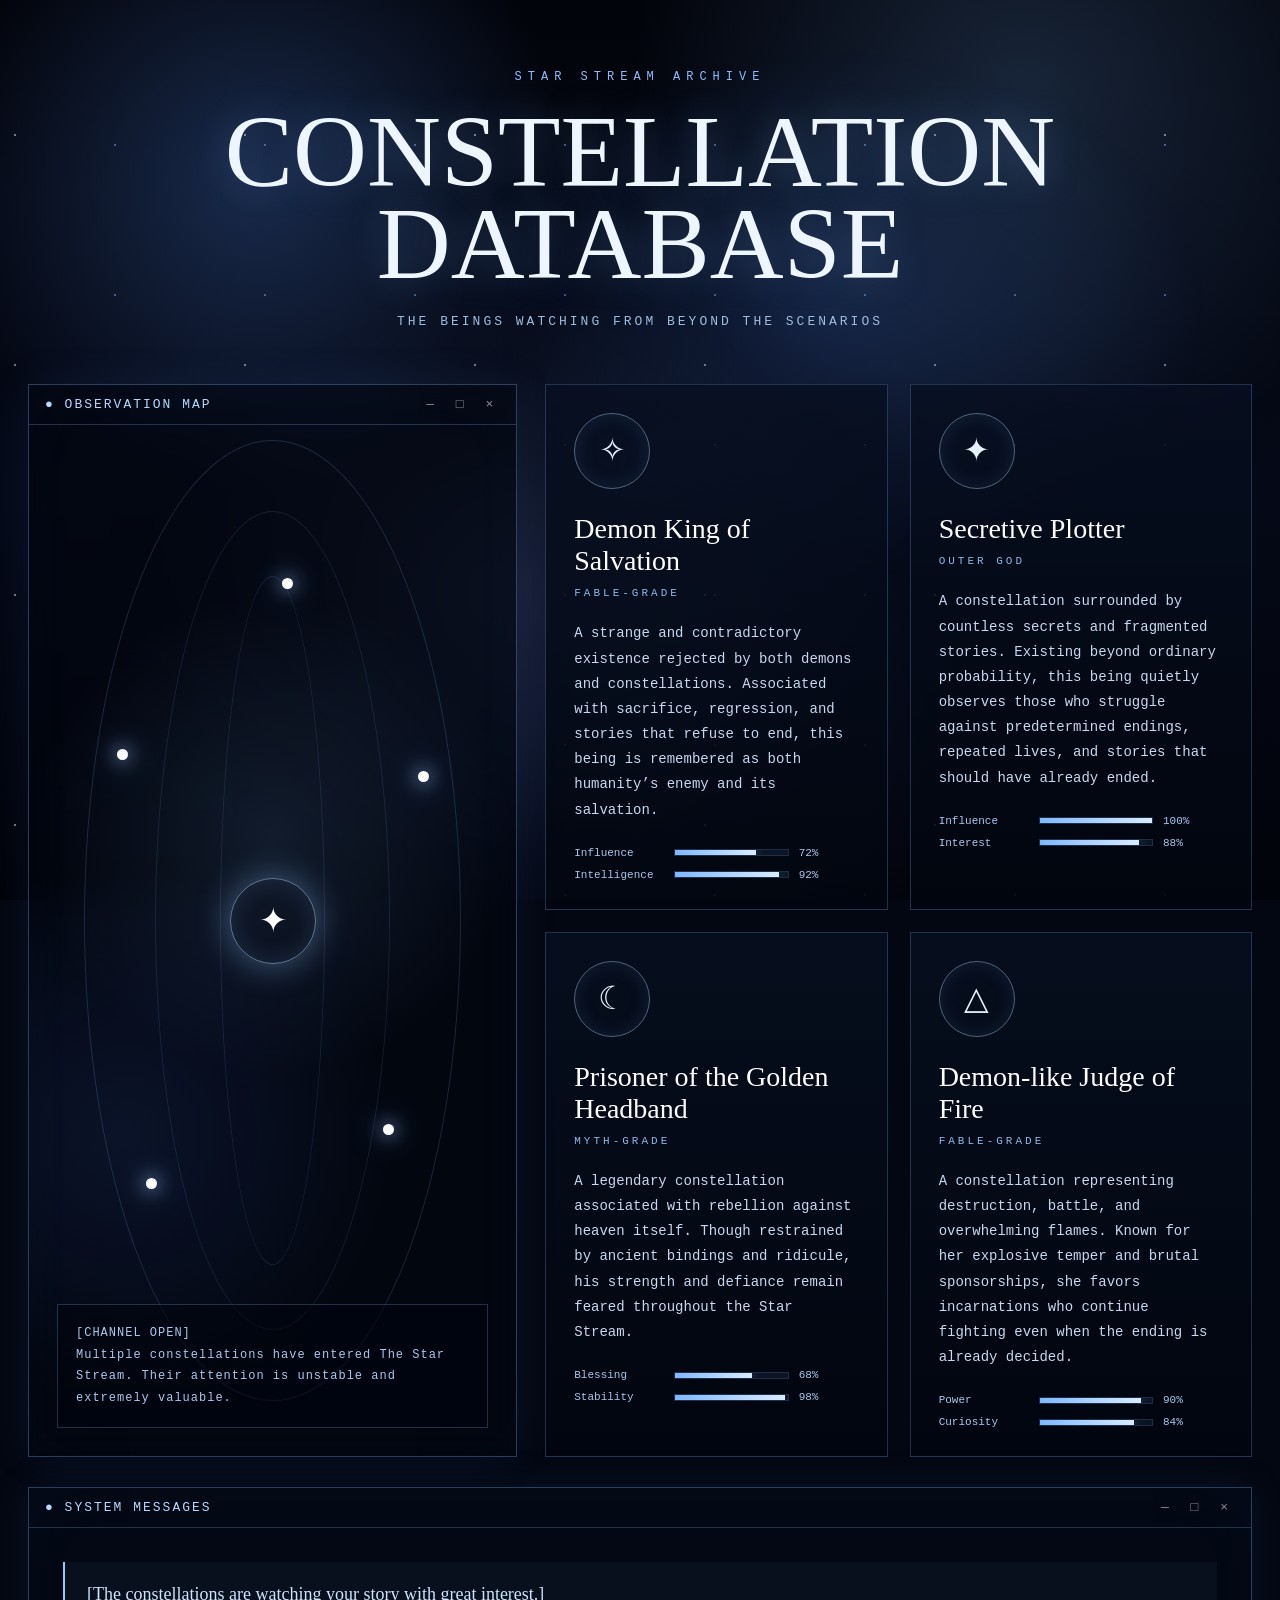
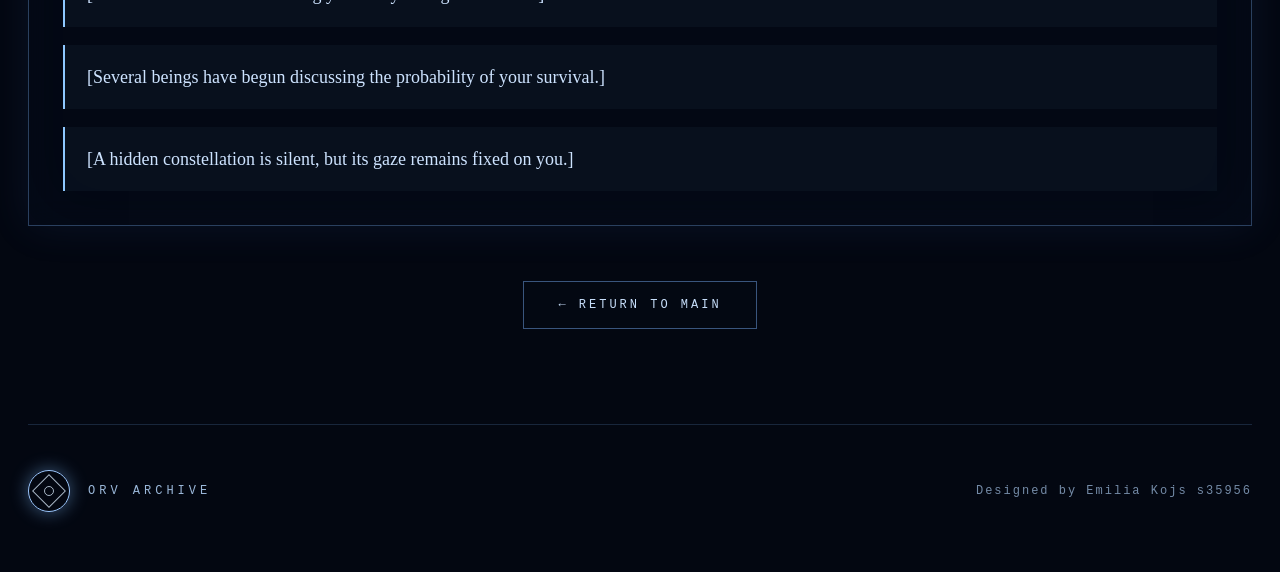
==== constellations.html @ 8ed4bd75 "project" ====
<!DOCTYPE html>
<html lang="en">
<head>
    <meta charset="UTF-8">
    <meta name="viewport" content="width=device-width, initial-scale=1.0">
    <title>Constellation Archive</title>

    <style>
        * {
            margin: 0;
            padding: 0;
            box-sizing: border-box;
        }

        html {
            scroll-behavior: smooth;
        }

        body {
            min-height: 100vh;
            background: #030711;
            color: #dce9ff;
            font-family: "Courier New", monospace;
            overflow-x: hidden;
        }

        body::before {
            content: "";
            position: fixed;
            inset: 0;
            background:
                radial-gradient(circle at 20% 20%, rgba(90, 150, 255, 0.25), transparent 25%),
                radial-gradient(circle at 80% 10%, rgba(120, 180, 255, 0.18), transparent 30%),
                radial-gradient(circle at 50% 80%, rgba(60, 90, 180, 0.18), transparent 35%),
                linear-gradient(to bottom, #02040b, #050917 55%, #01030a);
            z-index: -4;
        }

        body::after {
            content: "";
            position: fixed;
            inset: 0;
            background-image:
                radial-gradient(#ffffff 0.7px, transparent 0.7px),
                radial-gradient(#85b8ff 0.9px, transparent 0.9px),
                radial-gradient(#ffffff 1px, transparent 1px);
            background-size: 90px 90px, 150px 150px, 230px 230px;
            background-position: 0 0, 40px 70px, 130px 20px;
            opacity: 0.45;
            animation: driftStars 70s linear infinite;
            z-index: -3;
        }

        @keyframes driftStars {
            from { transform: translateY(0); }
            to { transform: translateY(-180px); }
        }

        .nebula {
            position: fixed;
            inset: 0;
            pointer-events: none;
            background:
                radial-gradient(ellipse at 65% 35%, rgba(80, 140, 255, 0.18), transparent 32%),
                radial-gradient(ellipse at 40% 65%, rgba(160, 190, 255, 0.09), transparent 35%);
            z-index: -2;
        }

        main {
            max-width: 1350px;
            margin: auto;
            padding: 70px 28px 40px;
        }

        .page-hero {
            text-align: center;
            margin-bottom: 55px;
        }

        .eyebrow {
            color: #8dbdff;
            letter-spacing: 6px;
            text-transform: uppercase;
            font-size: 12px;
            margin-bottom: 22px;
        }

        h1 {
            font-family: Georgia, "Times New Roman", serif;
            font-size: clamp(46px, 8vw, 105px);
            font-weight: 400;
            line-height: 0.9;
            color: #edf5ff;
            text-shadow: 0 0 35px rgba(130, 185, 255, 0.28);
            margin-bottom: 24px;
        }

        .subtitle {
            color: #9dbde0;
            letter-spacing: 3px;
            text-transform: uppercase;
            font-size: 13px;
        }

        .archive-layout {
            display: grid;
            grid-template-columns: 0.9fr 1.3fr;
            gap: 28px;
            align-items: stretch;
        }

        .window {
            border: 1px solid rgba(125, 180, 255, 0.32);
            background: rgba(4, 10, 22, 0.76);
            backdrop-filter: blur(14px);
            box-shadow:
                0 0 40px rgba(76, 130, 220, 0.10),
                inset 0 0 70px rgba(120, 170, 255, 0.025);
            overflow: hidden;
        }

        .window-header {
            display: flex;
            justify-content: space-between;
            align-items: center;
            padding: 12px 16px;
            border-bottom: 1px solid rgba(125, 180, 255, 0.25);
            color: #b7d8ff;
            text-transform: uppercase;
            letter-spacing: 2px;
            font-size: 13px;
        }

        .controls {
            color: rgba(218, 236, 255, 0.6);
            letter-spacing: 7px;
        }

        .map-panel {
            min-height: 620px;
            position: relative;
            background:
                radial-gradient(circle at 50% 42%, rgba(125, 180, 255, 0.13), transparent 36%),
                radial-gradient(circle at 20% 70%, rgba(80, 130, 255, 0.11), transparent 32%),
                rgba(2, 6, 16, 0.55);
        }

        .constellation-orbit {
            position: absolute;
            inset: 55px;
            border: 1px solid rgba(140, 190, 255, 0.18);
            border-radius: 50%;
            animation: slowRotate 42s linear infinite;
        }

        .constellation-orbit::before,
        .constellation-orbit::after {
            content: "";
            position: absolute;
            inset: 70px;
            border: 1px solid rgba(140, 190, 255, 0.12);
            border-radius: 50%;
        }

        .constellation-orbit::after {
            inset: 135px;
        }

        @keyframes slowRotate {
            from { transform: rotate(0deg); }
            to { transform: rotate(360deg); }
        }

        .core-star {
            position: absolute;
            top: 50%;
            left: 50%;
            width: 86px;
            height: 86px;
            transform: translate(-50%, -50%);
            border: 1px solid rgba(180, 220, 255, 0.5);
            border-radius: 50%;
            display: grid;
            place-items: center;
            color: white;
            font-size: 34px;
            box-shadow:
                0 0 35px rgba(140, 190, 255, 0.45),
                inset 0 0 25px rgba(140, 190, 255, 0.15);
        }

        .map-label {
            position: absolute;
            bottom: 28px;
            left: 28px;
            right: 28px;
            border: 1px solid rgba(125, 180, 255, 0.25);
            padding: 18px;
            color: #a9c9ef;
            font-size: 12px;
            line-height: 1.8;
            background: rgba(1, 5, 14, 0.55);
            letter-spacing: 1px;
        }

        .star-node {
            position: absolute;
            width: 11px;
            height: 11px;
            border-radius: 50%;
            background: white;
            box-shadow: 0 0 18px #9dc8ff, 0 0 35px #76a7ff;
            animation: pulse 2.4s ease-in-out infinite;
        }

        .n1 { top: 18%; left: 52%; }
        .n2 { top: 36%; right: 18%; animation-delay: .3s; }
        .n3 { bottom: 30%; right: 25%; animation-delay: .8s; }
        .n4 { bottom: 25%; left: 24%; animation-delay: 1.2s; }
        .n5 { top: 34%; left: 18%; animation-delay: 1.6s; }

        @keyframes pulse {
            0%, 100% { transform: scale(1); opacity: 0.7; }
            50% { transform: scale(1.7); opacity: 1; }
        }

        .profiles {
            display: grid;
            grid-template-columns: repeat(2, 1fr);
            gap: 22px;
        }

        .profile-card {
            min-height: 300px;
            border: 1px solid rgba(125, 180, 255, 0.25);
            background:
                linear-gradient(to bottom, rgba(7, 15, 32, 0.82), rgba(2, 6, 15, 0.88));
            padding: 28px;
            position: relative;
            overflow: hidden;
            transition: 0.35s;
        }

        .profile-card::before {
            content: "";
            position: absolute;
            inset: -40%;
            background: radial-gradient(circle, rgba(125, 180, 255, 0.12), transparent 38%);
            opacity: 0;
            transition: 0.35s;
        }

        .profile-card:hover {
            transform: translateY(-6px);
            box-shadow: 0 0 35px rgba(125, 180, 255, 0.14);
        }

        .profile-card:hover::before {
            opacity: 1;
        }

        .profile-symbol {
            width: 76px;
            height: 76px;
            border-radius: 50%;
            border: 1px solid rgba(180, 220, 255, 0.42);
            display: grid;
            place-items: center;
            font-size: 32px;
            margin-bottom: 24px;
            color: #e7f2ff;
            box-shadow: inset 0 0 20px rgba(125, 180, 255, 0.11);
            position: relative;
            z-index: 1;
        }

        .profile-card h2 {
            font-family: Georgia, serif;
            font-size: 28px;
            font-weight: 400;
            color: white;
            margin-bottom: 10px;
            position: relative;
            z-index: 1;
        }

        .rank {
            color: #8fb9ea;
            letter-spacing: 3px;
            text-transform: uppercase;
            font-size: 11px;
            margin-bottom: 22px;
            position: relative;
            z-index: 1;
        }

        .description {
            color: #c8d9ef;
            line-height: 1.8;
            font-size: 14px;
            margin-bottom: 24px;
            position: relative;
            z-index: 1;
        }

        .stats {
            display: grid;
            gap: 10px;
            position: relative;
            z-index: 1;
        }

        .stat {
            display: grid;
            grid-template-columns: 90px 1fr 60px;
            gap: 10px;
            align-items: center;
            font-size: 11px;
            color: #a9c9ef;
        }

        .bar {
            height: 7px;
            background: rgba(125, 180, 255, 0.08);
            border: 1px solid rgba(125, 180, 255, 0.16);
            overflow: hidden;
        }

        .fill {
            height: 100%;
            background: linear-gradient(to right, #7fb7ff, #d8ecff);
            box-shadow: 0 0 14px rgba(125, 180, 255, 0.5);
        }

        .system-panel {
            margin-top: 30px;
        }

        .system-content {
            padding: 34px;
            display: grid;
            gap: 18px;
        }

        .message {
            border-left: 2px solid #8ec8ff;
            padding: 16px 22px;
            color: #cde3ff;
            background: rgba(125, 180, 255, 0.045);
            line-height: 1.8;
            font-family: Georgia, serif;
            font-size: 18px;
        }

        .navigation {
            margin-top: 55px;
            text-align: center;
        }

        .button {
            display: inline-block;
            padding: 16px 34px;
            border: 1px solid rgba(125, 180, 255, 0.45);
            color: #c7defa;
            text-decoration: none;
            letter-spacing: 3px;
            font-size: 12px;
            text-transform: uppercase;
            transition: 0.3s;
            background: rgba(5, 10, 20, 0.5);
        }

        .button:hover {
            transform: translateY(-4px);
            background: rgba(125, 180, 255, 0.08);
            box-shadow: 0 0 22px rgba(125, 180, 255, 0.22);
        }

        .orv-footer {
            margin-top: 95px;
            padding: 45px 0 20px;
            border-top: 1px solid rgba(125, 180, 255, 0.18);
            display: flex;
            justify-content: space-between;
            align-items: center;
            flex-wrap: wrap;
            gap: 20px;
            color: #9bb8da;
        }

        .footer-logo {
            display: flex;
            align-items: center;
            gap: 18px;
            letter-spacing: 4px;
            font-size: 12px;
            text-transform: uppercase;
        }

        .sigil {
            width: 42px;
            height: 42px;
            border: 1px solid #9cc8ff;
            border-radius: 50%;
            position: relative;
            box-shadow: 0 0 18px rgba(130, 190, 255, 0.45);
        }

        .sigil::before,
        .sigil::after {
            content: "";
            position: absolute;
            inset: 8px;
            border: 1px solid rgba(220, 238, 255, 0.75);
            transform: rotate(45deg);
        }

        .sigil::after {
            inset: 15px;
            border-radius: 50%;
            transform: none;
        }

        .footer-credit {
            font-size: 12px;
            letter-spacing: 2px;
            opacity: 0.75;
        }

        @media (max-width: 1000px) {
            .archive-layout {
                grid-template-columns: 1fr;
            }

            .profiles {
                grid-template-columns: 1fr;
            }
        }

        @media (max-width: 650px) {
            main {
                padding: 45px 18px 30px;
            }

            .profile-card {
                padding: 24px;
            }

            .stat {
                grid-template-columns: 1fr;
            }

            .map-panel {
                min-height: 480px;
            }

            .orv-footer {
                justify-content: center;
                text-align: center;
            }
        }
    </style>
</head>

<body>
    <div class="nebula"></div>

    <main>
        <section class="page-hero">
            <p class="eyebrow">Star Stream Archive</p>
            <h1>CONSTELLATION<br>DATABASE</h1>
            <p class="subtitle">The beings watching from beyond the scenarios</p>
        </section>

        <section class="archive-layout">
            <article class="window map-panel">
                <div class="window-header">
                    <span>● Observation Map</span>
                    <span class="controls">— □ ×</span>
                </div>

                <div class="constellation-orbit"></div>
                <div class="core-star">✦</div>

                <div class="star-node n1"></div>
                <div class="star-node n2"></div>
                <div class="star-node n3"></div>
                <div class="star-node n4"></div>
                <div class="star-node n5"></div>

                <div class="map-label">
                    [CHANNEL OPEN]<br>
                    Multiple constellations have entered The Star Stream.  
                    Their attention is unstable and extremely valuable.
                </div>
            </article>

            <section class="profiles">
                <article class="profile-card">
                    <div class="profile-symbol">✧</div>
                    <h2>Demon King of Salvation</h2>
                    <p class="rank">Fable-grade</p>
                    <p class="description">
                       A strange and contradictory existence rejected by both demons and constellations.
                        Associated with sacrifice, regression, and stories that refuse to end,
                        this being is remembered as both humanity’s enemy and its salvation.
                    </p>

                    <div class="stats">
                        <div class="stat">
                            <span>Influence</span>
                            <div class="bar"><div class="fill" style="width: 72%;"></div></div>
                            <span>72%</span>
                        </div>
                        <div class="stat">
                            <span>Intelligence</span>
                            <div class="bar"><div class="fill" style="width: 92%;"></div></div>
                            <span>92%</span>
                        </div>
                    </div>
                </article>

                <article class="profile-card">
                    <div class="profile-symbol">✦</div>
                    <h2>Secretive Plotter</h2>
                    <p class="rank">Outer God</p>
                    <p class="description">
                        A constellation surrounded by countless secrets and fragmented stories.
                        Existing beyond ordinary probability, this being quietly observes those who struggle
                        against predetermined endings, repeated lives, and stories that should have already ended.
                    </p>

                    <div class="stats">
                        <div class="stat">
                            <span>Influence</span>
                            <div class="bar"><div class="fill" style="width: 100%;"></div></div>
                            <span>100%</span>
                        </div>
                        <div class="stat">
                            <span>Interest</span>
                            <div class="bar"><div class="fill" style="width: 88%;"></div></div>
                            <span>88%</span>
                        </div>
                    </div>
                </article>

                <article class="profile-card">
                    <div class="profile-symbol">☾</div>
                    <h2>Prisoner of the Golden Headband</h2>
                    <p class="rank">Myth-grade</p>
                    <p class="description">
                        A legendary constellation associated with rebellion against heaven itself.
                        Though restrained by ancient bindings and ridicule,
                        his strength and defiance remain feared throughout the Star Stream.
                    </p>

                    <div class="stats">
                        <div class="stat">
                            <span>Blessing</span>
                            <div class="bar"><div class="fill" style="width: 68%;"></div></div>
                            <span>68%</span>
                        </div>
                        <div class="stat">
                            <span>Stability</span>
                            <div class="bar"><div class="fill" style="width: 98%;"></div></div>
                            <span>98%</span>
                        </div>
                    </div>
                </article>

                <article class="profile-card">
                    <div class="profile-symbol">△</div>
                    <h2>Demon-like Judge of Fire</h2>
                    <p class="rank">Fable-grade</p>
                    <p class="description">
                       A constellation representing destruction, battle, and overwhelming flames.
                        Known for her explosive temper and brutal sponsorships,
                        she favors incarnations who continue fighting even when the ending is already decided.
                    </p>

                    <div class="stats">
                        <div class="stat">
                            <span>Power</span>
                            <div class="bar"><div class="fill" style="width: 90%;"></div></div>
                            <span>90%</span>
                        </div>
                        <div class="stat">
                            <span>Curiosity</span>
                            <div class="bar"><div class="fill" style="width: 84%;"></div></div>
                            <span>84%</span>
                        </div>
                    </div>
                </article>
            </section>
        </section>

        <section class="window system-panel">
            <div class="window-header">
                <span>● System Messages</span>
                <span class="controls">— □ ×</span>
            </div>

            <div class="system-content">
                <div class="message">[The constellations are watching your story with great interest.]</div>
                <div class="message">[Several beings have begun discussing the probability of your survival.]</div>
                <div class="message">[A hidden constellation is silent, but its gaze remains fixed on you.]</div>
            </div>
        </section>

        <section class="navigation">
            <a class="button" href="index.html" target="_blank">← Return to Main</a>
        </section>

        <footer class="orv-footer">
            <div class="footer-logo">
                <div class="sigil"></div>
                <span>ORV Archive</span>
            </div>

            <div class="footer-credit">
                Designed by Emilia Kojs s35956
            </div>
        </footer>
    </main>
</body>
</html>
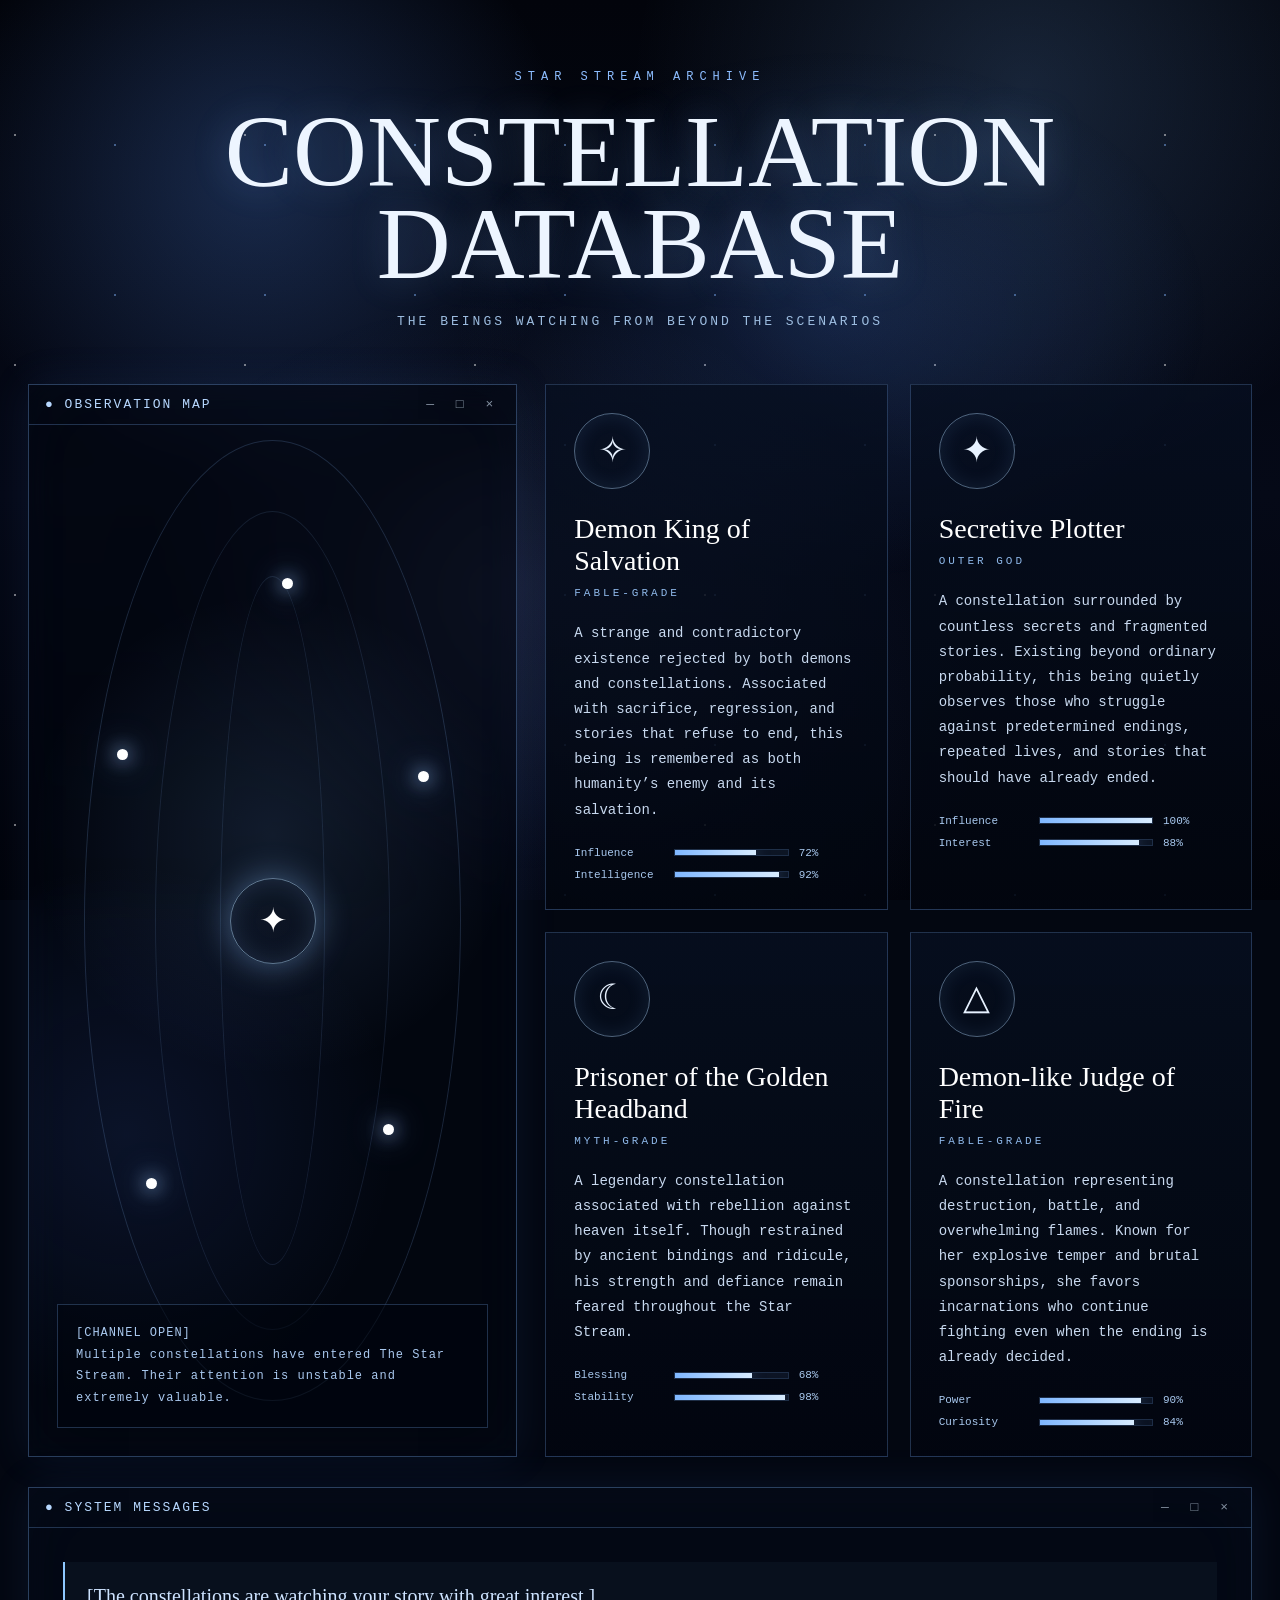
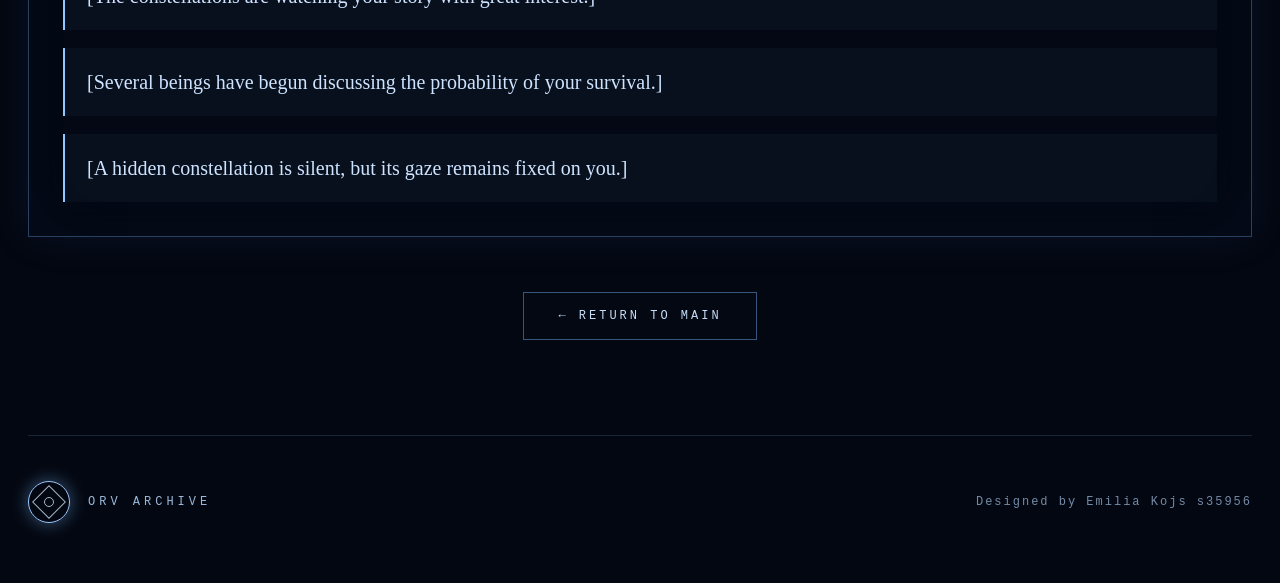
==== commit 1187f554: "poprawki poprawki" ====
--- a/constellations.html
+++ b/constellations.html
@@ -4,7 +4,7 @@
     <meta charset="UTF-8">
     <meta name="viewport" content="width=device-width, initial-scale=1.0">
     <title>Constellation Archive</title>
-
+    <link rel="icon" type="image/jpg" href="favicon.jpg">
     <style>
         * {
             margin: 0;
@@ -266,7 +266,7 @@
             border: 1px solid rgba(180, 220, 255, 0.42);
             display: grid;
             place-items: center;
-            font-size: 32px;
+            font-size: 35px;
             margin-bottom: 24px;
             color: #e7f2ff;
             box-shadow: inset 0 0 20px rgba(125, 180, 255, 0.11);
@@ -349,7 +349,7 @@
             background: rgba(125, 180, 255, 0.045);
             line-height: 1.8;
             font-family: Georgia, serif;
-            font-size: 18px;
+            font-size: 20px;
         }
 
         .navigation {
@@ -392,9 +392,20 @@
             display: flex;
             align-items: center;
             gap: 18px;
+
             letter-spacing: 4px;
             font-size: 12px;
             text-transform: uppercase;
+
+            color: #9bb8da;
+            text-decoration: none;
+
+            transition: 0.3s;
+        }
+
+        .footer-logo:hover {
+            color: #dcecff;
+            text-shadow: 0 0 12px rgba(125, 180, 255, 0.35);
         }
 
         .sigil {
@@ -608,14 +619,14 @@
         </section>
 
         <section class="navigation">
-            <a class="button" href="index.html" target="_blank">← Return to Main</a>
+            <a class="button" href="index.html">← Return to Main</a>
         </section>
 
         <footer class="orv-footer">
-            <div class="footer-logo">
+            <a class="footer-logo" href="index.html">
                 <div class="sigil"></div>
                 <span>ORV Archive</span>
-            </div>
+            </a>
 
             <div class="footer-credit">
                 Designed by Emilia Kojs s35956
